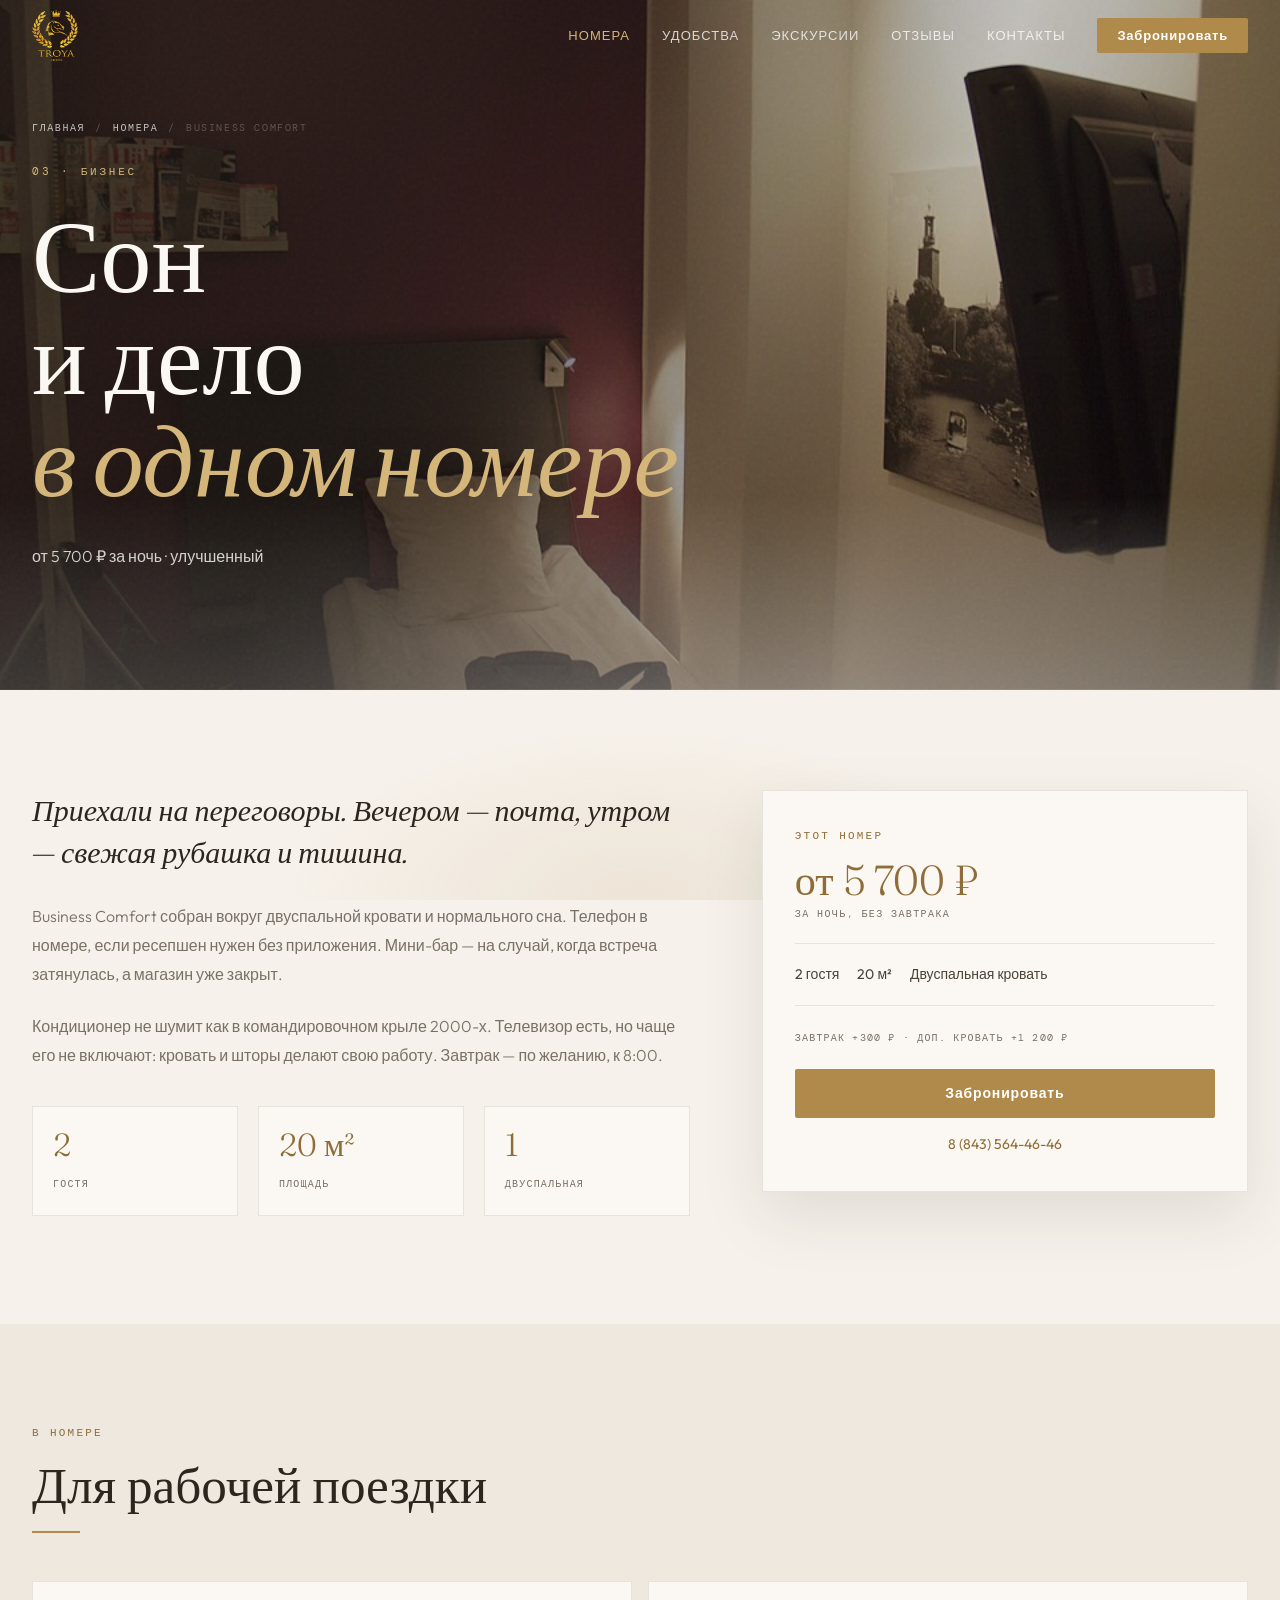
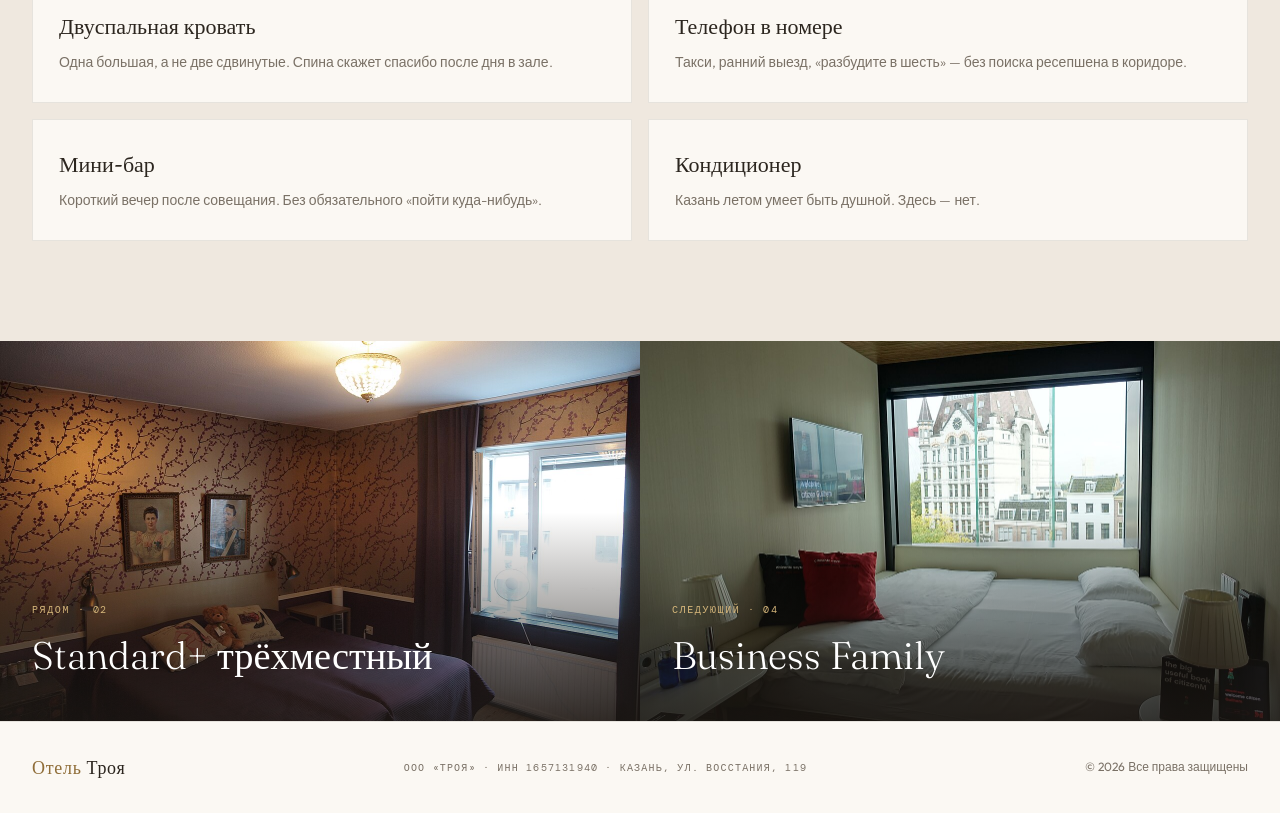
==== room-business.html @ a3684b92 "добавил каталог и деталки" ====
<!DOCTYPE html>
<html lang="ru">
  <head>
    <meta charset="UTF-8" />
    <meta name="viewport" content="width=device-width, initial-scale=1.0" />
    <title>Business Comfort — Отель Троя</title>
    <link rel="preconnect" href="https://fonts.googleapis.com" />
    <link rel="preconnect" href="https://fonts.gstatic.com" crossorigin />
    <link
      href="https://fonts.googleapis.com/css2?family=Fraunces:ital,opsz,wght@0,9..144,300;0,9..144,400;0,9..144,500;0,9..144,600;1,9..144,300;1,9..144,400&family=Outfit:wght@300;400;500;600&family=DM+Mono:wght@400;500&display=swap"
      rel="stylesheet"
    />
    <link rel="stylesheet" href="css/styles.css" />
  </head>
  <body>
    <div id="root">
      <div class="page-glow" aria-hidden="true"></div>
      <header class="header" id="header">
        <div class="container header__inner">
          <a href="index.html" class="header__logo">
            <img src="assets/logo.png" alt="Troya Hotel" class="header__logo-img" />
          </a>
          <nav class="header__nav header__nav--desktop">
            <a href="rooms.html" class="nav-link is-current">Номера</a>
            <a href="index.html#amenities" class="nav-link">Удобства</a>
            <a href="index.html#excursions" class="nav-link">Экскурсии</a>
            <a href="index.html#reviews" class="nav-link">Отзывы</a>
            <a href="index.html#contact" class="nav-link">Контакты</a>
            <button type="button" class="btn btn--gold btn--sm" data-open-modal data-room="Business Comfort — Улучшенный">Забронировать</button>
          </nav>
          <button type="button" class="burger" id="burger" aria-label="Меню" aria-expanded="false">
            <span class="burger__ring"></span>
            <span class="burger__lines"><i></i><i></i><i></i></span>
            <span class="burger__label" data-open="Меню" data-close="Закрыть">Меню</span>
          </button>
        </div>
      </header>
      <div class="menu-overlay" id="menu-overlay" aria-hidden="true">
        <div class="menu-overlay__wash"></div>
        <div class="menu-overlay__photo"><img src="assets/photos/menu.jpg" alt="" /></div>
        <nav class="menu-overlay__nav" id="nav">
          <button type="button" class="menu-overlay__close" id="menu-close" aria-label="Закрыть меню"><span></span><span></span></button>
          <a href="rooms.html" class="menu-overlay__link" data-i="01"><span>Номера</span></a>
          <a href="index.html#amenities" class="menu-overlay__link" data-i="02"><span>Удобства</span></a>
          <a href="index.html#excursions" class="menu-overlay__link" data-i="03"><span>Экскурсии</span></a>
          <a href="index.html#reviews" class="menu-overlay__link" data-i="04"><span>Отзывы</span></a>
          <a href="index.html#contact" class="menu-overlay__link" data-i="05"><span>Контакты</span></a>
          <button type="button" class="btn btn--gold menu-overlay__cta" data-open-modal data-room="Business Comfort — Улучшенный">Забронировать</button>
        </nav>
        <p class="menu-overlay__meta">Казань · ул. Восстания, 119</p>
      </div>

      <section class="hero hero--page">
        <div class="hero__bg">
          <img class="hero__img" src="assets/photos/room-3.jpg" alt="Business Comfort" />
          <div class="hero__overlay"></div>
          <div class="hero__grain"></div>
        </div>
        <div class="container hero__content">
          <p class="crumbs anim-up" style="--d: 0.2s">
            <a href="index.html">Главная</a><span>/</span><a href="rooms.html">Номера</a><span>/</span><span>Business Comfort</span>
          </p>
          <p class="hero__eyebrow anim-up" style="--d: 0.35s">03 · Бизнес</p>
          <h1 class="hero__title anim-up" style="--d: 0.5s">
            Сон<br />и дело<br /><em>в одном номере</em>
          </h1>
          <p class="hero__text anim-up" style="--d: 0.7s">от 5 700 ₽ за ночь · улучшенный</p>
        </div>
      </section>

      <section class="section">
        <div class="container room-detail">
          <div class="reveal-left">
            <p class="room-detail__lead">
              Приехали на переговоры. Вечером — почта, утром — свежая рубашка и тишина.
            </p>
            <p class="text">
              Business Comfort собран вокруг двуспальной кровати и нормального сна. Телефон в номере,
              если ресепшен нужен без приложения. Мини-бар — на случай, когда встреча затянулась,
              а магазин уже закрыт.
            </p>
            <p class="text">
              Кондиционер не шумит как в командировочном крыле 2000-х. Телевизор есть, но чаще его
              не включают: кровать и шторы делают свою работу. Завтрак — по желанию, к 8:00.
            </p>
            <div class="room-facts">
              <div class="room-facts__item"><b>2</b><span>Гостя</span></div>
              <div class="room-facts__item"><b>20 м²</b><span>Площадь</span></div>
              <div class="room-facts__item"><b>1</b><span>Двуспальная</span></div>
            </div>
          </div>
          <aside class="room-bookcard reveal-right">
            <p class="eyebrow">Этот номер</p>
            <p class="room-bookcard__price">от 5 700 ₽<small>за ночь, без завтрака</small></p>
            <div class="room-bookcard__meta">
              <span>2 гостя</span>
              <span>20 м²</span>
              <span>Двуспальная кровать</span>
            </div>
            <p class="room-bookcard__note">Завтрак +300 ₽ · Доп. кровать +1 200 ₽</p>
            <button type="button" class="btn btn--gold" data-open-modal data-room="Business Comfort — Улучшенный">Забронировать</button>
            <a class="room-bookcard__phone" href="tel:88435644646">8 (843) 564-46-46</a>
          </aside>
        </div>
      </section>

      <section class="section section--mist">
        <div class="container">
          <p class="eyebrow reveal">В номере</p>
          <h2 class="heading gold-line reveal">Для рабочей поездки</h2>
          <div class="room-perks">
            <article class="room-perk reveal"><h3>Двуспальная кровать</h3><p>Одна большая, а не две сдвинутые. Спина скажет спасибо после дня в зале.</p></article>
            <article class="room-perk reveal delay-100"><h3>Телефон в номере</h3><p>Такси, ранний выезд, «разбудите в шесть» — без поиска ресепшена в коридоре.</p></article>
            <article class="room-perk reveal delay-200"><h3>Мини-бар</h3><p>Короткий вечер после совещания. Без обязательного «пойти куда-нибудь».</p></article>
            <article class="room-perk reveal delay-300"><h3>Кондиционер</h3><p>Казань летом умеет быть душной. Здесь — нет.</p></article>
          </div>
        </div>
      </section>

      <div class="room-next">
        <a class="room-next__card" href="room-family.html">
          <img src="assets/photos/room-2.jpg" alt="" />
          <div><p>Рядом · 02</p><h3>Standard+ трёхместный</h3></div>
        </a>
        <a class="room-next__card" href="room-luxe.html">
          <img src="assets/photos/room-4.jpg" alt="" />
          <div><p>Следующий · 04</p><h3>Business Family</h3></div>
        </a>
      </div>

      <footer class="footer">
        <div class="container footer__inner">
          <a href="index.html" class="footer__brand">Отель <span>Троя</span></a>
          <p class="footer__meta">ООО «ТРОЯ» · ИНН 1657131940 · Казань, ул. Восстания, 119</p>
          <p class="footer__copy">© 2026 Все права защищены</p>
        </div>
      </footer>

      <div class="modal" id="booking-modal" aria-hidden="true" role="dialog" aria-modal="true" aria-labelledby="modal-title">
        <div class="modal__backdrop" data-close-modal></div>
        <div class="modal__dialog">
          <div class="modal__header">
            <div class="modal__brand">
              <img src="assets/logo.png" alt="Troya Hotel" />
              <div>
                <p class="modal__eyebrow" id="modal-title">Онлайн-бронирование</p>
                <p class="modal__room" id="modal-room" hidden></p>
              </div>
            </div>
            <button type="button" class="modal__close" data-close-modal aria-label="Закрыть">✕</button>
          </div>
          <div class="modal__success" id="modal-success" hidden>
            <div class="modal__success-icon">✓</div>
            <h3>Заявка отправлена</h3>
            <p>Мы свяжемся с вами в ближайшее время для подтверждения бронирования.<br /><strong>8 (843) 564-46-46</strong></p>
            <button type="button" class="btn btn--gold" data-close-modal>Закрыть</button>
          </div>
          <form class="modal__form" id="booking-form">
            <div class="form-row form-row--2">
              <div class="field"><label for="name">Ваше имя *</label><input id="name" name="name" required placeholder="Иван Иванов" /></div>
              <div class="field"><label for="phone">Телефон *</label><input id="phone" name="phone" type="tel" required placeholder="+7 (___) ___-__-__" /></div>
            </div>
            <div class="field"><label for="email">Email</label><input id="email" name="email" type="email" placeholder="your@email.com" /></div>
            <div class="form-row form-row--3">
              <div class="field"><label for="checkin">Заезд *</label><input id="checkin" name="checkin" type="date" required /></div>
              <div class="field"><label for="checkout">Выезд *</label><input id="checkout" name="checkout" type="date" required /></div>
              <div class="field">
                <label for="guests">Гостей</label>
                <select id="guests" name="guests">
                  <option value="1">1 гость</option>
                  <option value="2" selected>2 гостя</option>
                  <option value="3">3 гостя</option>
                  <option value="4">4 гостя</option>
                </select>
              </div>
            </div>
            <div class="field" id="room-field" hidden><label for="room-type">Тип номера</label><input id="room-type" name="room" readonly /></div>
            <div class="field"><label for="comment">Комментарий</label><textarea id="comment" name="comment" rows="3" placeholder="Особые пожелания, ранний заезд..."></textarea></div>
            <p class="modal__hint">* ОБЯЗАТЕЛЬНЫЕ ПОЛЯ · ЗАВТРАК +300 ₽ · ДОП. КРОВАТЬ +1 200 ₽</p>
            <button type="submit" class="btn btn--gold btn--block">Отправить заявку</button>
          </form>
        </div>
      </div>
    </div>
    <script src="js/main.js" defer></script>
  </body>
</html>
---- css/styles.css ----
/* ─── Light warm palette ─────────────────────────── */
:root {
  --bg: #f6f1ea;
  --bg-mist: #efe8df;
  --bg-sand: #e8dfd3;
  --bg-white: #fbf8f3;
  --ink: #2c261f;
  --ink-soft: #4a4238;
  --muted: #7a7166;
  --gold: #b08a4a;
  --gold-deep: #8f6d38;
  --gold-light: #d4b57a;
  --gold-wash: rgba(176, 138, 74, 0.12);
  --line: rgba(44, 38, 31, 0.1);
  --line-gold: rgba(176, 138, 74, 0.28);
  --shadow: 0 24px 60px rgba(44, 38, 31, 0.1);
  --font-display: "Fraunces", serif;
  --font-sans: "Outfit", sans-serif;
  --font-mono: "DM Mono", monospace;
  --container: 1280px;
  --header-h: 72px;
  --ease: cubic-bezier(0.22, 1, 0.36, 1);
  --modal-duration: 0.35s;
}

*,
*::before,
*::after {
  box-sizing: border-box;
  margin: 0;
  padding: 0;
}

html {
  scroll-behavior: smooth;
  overflow-x: hidden;
  overflow-x: clip;
}

body {
  font-family: var(--font-sans);
  background: var(--bg);
  color: var(--ink);
  min-height: 100vh;
  line-height: 1.5;
  -webkit-font-smoothing: antialiased;
  overflow-x: hidden;
  overflow-x: clip;
  width: 100%;
  max-width: 100%;
}

body.modal-open,
body.menu-open {
  overflow: hidden;
}

#root {
  position: relative;
  overflow-x: hidden;
  overflow-x: clip;
  width: 100%;
  max-width: 100%;
}

.page-glow {
  pointer-events: none;
  position: fixed;
  inset: 0;
  z-index: 0;
  background:
    radial-gradient(ellipse 80% 50% at 10% -10%, rgba(212, 181, 122, 0.35), transparent 55%),
    radial-gradient(ellipse 60% 40% at 100% 20%, rgba(232, 223, 211, 0.9), transparent 50%),
    radial-gradient(ellipse 50% 35% at 50% 100%, rgba(176, 138, 74, 0.12), transparent 55%);
}

img {
  display: block;
  max-width: 100%;
}

a {
  color: inherit;
}

button,
input,
select,
textarea {
  font: inherit;
}

button {
  cursor: pointer;
}

::-webkit-scrollbar {
  width: 5px;
}
::-webkit-scrollbar-track {
  background: var(--bg-mist);
}
::-webkit-scrollbar-thumb {
  background: var(--gold);
  border-radius: 9px;
}

.container {
  width: 100%;
  max-width: var(--container);
  margin: 0 auto;
  padding: 0 32px;
  position: relative;
  z-index: 1;
}

.section {
  padding: 100px 0;
  position: relative;
  z-index: 1;
}

.section--mist {
  background: var(--bg-mist);
}

.section--sand {
  background: var(--bg-sand);
}

.eyebrow {
  font-family: var(--font-mono);
  font-size: 11px;
  letter-spacing: 0.2em;
  color: var(--gold-deep);
  text-transform: uppercase;
  margin-bottom: 16px;
}

.heading {
  font-family: var(--font-display);
  font-size: clamp(32px, 4vw, 52px);
  font-weight: 300;
  line-height: 1.15;
  color: var(--ink);
}

.heading em {
  color: var(--gold-deep);
  font-style: italic;
}

.text {
  font-size: 16px;
  font-weight: 300;
  color: var(--muted);
  line-height: 1.8;
  margin-bottom: 24px;
}

.gold-line::after,
.gold-line-center::after {
  content: "";
  display: block;
  width: 48px;
  height: 1.5px;
  background: var(--gold);
  margin-top: 16px;
}

.gold-line-center::after {
  margin-left: auto;
  margin-right: auto;
}

/* Buttons */
.btn {
  display: inline-flex;
  align-items: center;
  justify-content: center;
  font-size: 14px;
  font-weight: 600;
  letter-spacing: 0.06em;
  border-radius: 2px;
  border: none;
  padding: 14px 36px;
  text-decoration: none;
  transition: background 0.2s ease, color 0.2s ease, border-color 0.2s ease, transform 0.2s ease;
}

.btn--gold {
  color: #fff;
  background: var(--gold);
}

.btn--gold:hover {
  background: var(--gold-deep);
  transform: translateY(-1px);
}

.btn--ghost {
  color: #fff;
  background: transparent;
  border: 1px solid rgba(255, 255, 255, 0.45);
}

.btn--ghost:hover {
  border-color: #fff;
  background: rgba(255, 255, 255, 0.08);
}

.btn--outline {
  color: var(--gold-deep);
  background: transparent;
  border: 1px solid var(--line-gold);
}

.btn--outline:hover {
  background: var(--gold-wash);
  border-color: var(--gold);
}

.btn--sm {
  padding: 8px 20px;
  font-size: 13px;
}

.btn--block {
  width: 100%;
}

.slider-nav {
  width: 48px;
  height: 48px;
  padding: 0;
  border-radius: 50%;
  border: 1px solid var(--line-gold);
  background: var(--bg-white);
  color: var(--ink);
  display: inline-flex;
  align-items: center;
  justify-content: center;
  flex-shrink: 0;
  line-height: 0;
  transition: background 0.25s ease, color 0.25s ease, transform 0.25s ease;
}

.slider-nav svg {
  width: 18px;
  height: 18px;
  display: block;
}

.slider-nav svg path {
  fill: none;
  stroke: currentColor;
  stroke-width: 1.7;
  stroke-linecap: round;
  stroke-linejoin: round;
}

.slider-nav:hover {
  background: var(--gold);
  color: #fff;
  border-color: var(--gold);
  transform: scale(1.04);
}

/* Header */
.header {
  position: fixed;
  inset: 0 0 auto;
  z-index: 100;
  height: var(--header-h);
  transition: background 0.4s ease, backdrop-filter 0.4s ease, border-color 0.4s ease;
  border-bottom: 1px solid transparent;
}

.header.is-scrolled {
  background: rgba(246, 241, 234, 0.88);
  backdrop-filter: blur(14px);
  border-bottom-color: var(--line);
}

.header__inner {
  height: 100%;
  display: flex;
  align-items: center;
  justify-content: space-between;
  gap: 16px;
}

.header__logo-img {
  height: 52px;
  width: auto;
  object-fit: contain;
  transition: height 0.3s ease, filter 0.3s ease;
  filter: brightness(0.15) sepia(0.4);
}

.header:not(.is-scrolled) .header__logo-img {
  filter: brightness(1.05);
}

.header.is-scrolled .header__logo-img {
  height: 44px;
}

.header__nav--desktop {
  display: flex;
  align-items: center;
  gap: 32px;
}

.nav-link {
  position: relative;
  font-size: 13px;
  font-weight: 500;
  color: rgba(255, 255, 255, 0.78);
  text-decoration: none;
  letter-spacing: 0.08em;
  text-transform: uppercase;
  transition: color 0.2s ease;
}

.header.is-scrolled .nav-link {
  color: var(--muted);
}

.nav-link::after {
  content: "";
  position: absolute;
  bottom: -2px;
  left: 0;
  width: 0;
  height: 1px;
  background: var(--gold);
  transition: width 0.3s ease;
}

.nav-link:hover {
  color: var(--gold-light);
}

.header.is-scrolled .nav-link:hover {
  color: var(--gold-deep);
}

.nav-link:hover::after {
  width: 100%;
}

/* Burger — ring + label */
.burger {
  display: none;
  position: relative;
  width: auto;
  height: 44px;
  padding: 0 6px 0 0;
  background: none;
  border: none;
  align-items: center;
  gap: 10px;
  z-index: 120;
}

.burger__ring {
  width: 44px;
  height: 44px;
  border-radius: 50%;
  border: 1px solid rgba(255, 255, 255, 0.35);
  position: absolute;
  left: 0;
  top: 0;
  transition: border-color 0.3s ease, transform 0.45s var(--ease), background 0.3s ease;
}

.header.is-scrolled .burger__ring,
.burger.is-open .burger__ring {
  border-color: var(--line-gold);
  background: var(--bg-white);
}

.burger.is-open .burger__ring {
  transform: rotate(90deg) scale(1.05);
  background: var(--gold);
  border-color: var(--gold);
}

.burger__lines {
  position: relative;
  width: 44px;
  height: 44px;
  display: flex;
  flex-direction: column;
  align-items: center;
  justify-content: center;
  gap: 5px;
  z-index: 1;
}

.burger__lines i {
  display: block;
  width: 16px;
  height: 1.5px;
  background: #fff;
  border-radius: 2px;
  transition: transform 0.35s var(--ease), opacity 0.25s ease, width 0.35s ease, background 0.3s ease;
}

.header.is-scrolled .burger__lines i {
  background: var(--ink);
}

.burger.is-open .burger__lines i {
  background: #fff;
}

.burger.is-open .burger__lines i:nth-child(1) {
  transform: translateY(6.5px) rotate(45deg);
  width: 18px;
}

.burger.is-open .burger__lines i:nth-child(2) {
  opacity: 0;
  width: 0;
}

.burger.is-open .burger__lines i:nth-child(3) {
  transform: translateY(-6.5px) rotate(-45deg);
  width: 18px;
}

.burger__label {
  font-family: var(--font-mono);
  font-size: 10px;
  letter-spacing: 0.18em;
  text-transform: uppercase;
  color: #fff;
  transition: color 0.3s ease;
}

.header.is-scrolled .burger__label {
  color: var(--ink);
}

.burger.is-open .burger__label {
  color: var(--gold-deep);
}

/* Fullscreen menu */
.menu-overlay {
  position: fixed;
  inset: 0;
  z-index: 110;
  display: grid;
  grid-template-columns: 0.9fr 1.1fr;
  visibility: hidden;
  pointer-events: none;
}

.menu-overlay.is-open {
  visibility: visible;
  pointer-events: auto;
}

.menu-overlay__wash {
  position: absolute;
  inset: 0;
  background: rgba(44, 38, 31, 0.35);
  opacity: 0;
  transition: opacity 0.45s ease;
}

.menu-overlay.is-open .menu-overlay__wash {
  opacity: 1;
}

.menu-overlay__photo {
  position: relative;
  overflow: hidden;
  clip-path: inset(0 100% 0 0);
  transition: clip-path 0.7s var(--ease);
}

.menu-overlay.is-open .menu-overlay__photo {
  clip-path: inset(0 0 0 0);
}

.menu-overlay__photo img {
  width: 100%;
  height: 100%;
  object-fit: cover;
  transform: scale(1.08);
  transition: transform 1.2s var(--ease);
}

.menu-overlay.is-open .menu-overlay__photo img {
  transform: scale(1);
}

.menu-overlay__nav {
  position: relative;
  background: var(--bg-white);
  display: flex;
  flex-direction: column;
  justify-content: center;
  padding: 100px 8vw 80px;
  transform: translateX(40px);
  opacity: 0;
  transition: transform 0.55s var(--ease) 0.08s, opacity 0.45s ease 0.08s;
}

.menu-overlay.is-open .menu-overlay__nav {
  transform: none;
  opacity: 1;
}

.menu-overlay__link {
  display: flex;
  align-items: baseline;
  gap: 20px;
  text-decoration: none;
  padding: 14px 0;
  border-bottom: 1px solid var(--line);
  color: var(--ink);
  overflow: hidden;
}

.menu-overlay__link::before {
  content: attr(data-i);
  font-family: var(--font-mono);
  font-size: 11px;
  color: var(--gold);
  letter-spacing: 0.12em;
}

.menu-overlay__link span {
  font-family: var(--font-display);
  font-size: clamp(36px, 6vw, 64px);
  font-weight: 300;
  line-height: 1.05;
  transition: transform 0.4s var(--ease), color 0.3s ease;
}

.menu-overlay__link:hover span {
  color: var(--gold-deep);
  transform: translateX(12px);
}

.menu-overlay__cta {
  margin-top: 36px;
  align-self: flex-start;
}

.menu-overlay__meta {
  position: absolute;
  left: 8vw;
  bottom: 36px;
  font-family: var(--font-mono);
  font-size: 10px;
  letter-spacing: 0.16em;
  text-transform: uppercase;
  color: var(--muted);
  opacity: 0;
  transition: opacity 0.4s ease 0.3s;
}

.menu-overlay.is-open .menu-overlay__meta {
  opacity: 1;
}

.menu-overlay__close {
  position: absolute;
  top: max(16px, env(safe-area-inset-top));
  right: 20px;
  z-index: 3;
  width: 48px;
  height: 48px;
  padding: 0;
  border-radius: 50%;
  border: 1px solid var(--line-gold);
  background: var(--bg-white);
  color: var(--ink);
  display: flex;
  align-items: center;
  justify-content: center;
  opacity: 0;
  transform: scale(0.86);
  transition: opacity 0.3s ease 0.12s, transform 0.35s var(--ease) 0.12s, background 0.25s ease, color 0.25s ease;
}

.menu-overlay.is-open .menu-overlay__close {
  opacity: 1;
  transform: scale(1);
}

.menu-overlay__close span {
  position: absolute;
  width: 16px;
  height: 1.5px;
  background: currentColor;
  border-radius: 2px;
}

.menu-overlay__close span:first-child {
  transform: rotate(45deg);
}

.menu-overlay__close span:last-child {
  transform: rotate(-45deg);
}

.menu-overlay__close:hover {
  background: var(--gold);
  color: #fff;
  border-color: var(--gold);
}

/* Hero */
.hero {
  position: relative;
  min-height: 100vh;
  min-height: 100dvh;
  display: flex;
  align-items: center;
  overflow: hidden;
  padding: calc(var(--header-h) + 40px) 0 80px;
  z-index: 1;
}

.hero__bg {
  position: absolute;
  inset: 0;
}

.hero__img {
  width: 100%;
  height: 100%;
  object-fit: cover;
  transform-origin: center;
  animation: heroScale 2s var(--ease) forwards;
}

.hero__overlay {
  position: absolute;
  inset: 0;
  background:
    linear-gradient(105deg, rgba(28, 24, 20, 0.72) 28%, rgba(28, 24, 20, 0.28) 70%, rgba(28, 24, 20, 0.45) 100%),
    linear-gradient(to top, rgba(246, 241, 234, 0.55) 0%, transparent 28%);
}

.hero__grain {
  position: absolute;
  inset: 0;
  opacity: 0.18;
  background-image: url("data:image/svg+xml,%3Csvg viewBox='0 0 200 200' xmlns='http://www.w3.org/2000/svg'%3E%3Cfilter id='n'%3E%3CfeTurbulence type='fractalNoise' baseFrequency='0.85' numOctaves='3' stitchTiles='stitch'/%3E%3C/filter%3E%3Crect width='100%25' height='100%25' filter='url(%23n)'/%3E%3C/svg%3E");
  mix-blend-mode: soft-light;
  pointer-events: none;
}

.hero__city {
  position: absolute;
  right: 48px;
  top: 50%;
  transform: translateY(-50%) rotate(90deg);
  font-family: var(--font-mono);
  font-size: 10px;
  letter-spacing: 0.2em;
  color: rgba(255, 255, 255, 0.55);
  text-transform: uppercase;
  white-space: nowrap;
  pointer-events: none;
}

.hero__content {
  position: relative;
  width: 100%;
}

.hero__eyebrow {
  font-family: var(--font-mono);
  font-size: 11px;
  letter-spacing: 0.25em;
  color: var(--gold-light);
  text-transform: uppercase;
  margin-bottom: 24px;
}

.hero__title {
  font-family: var(--font-display);
  font-size: clamp(42px, 8vw, 108px);
  font-weight: 300;
  line-height: 1;
  color: #fbf8f3;
  max-width: 700px;
  margin-bottom: 32px;
  text-shadow: 0 12px 40px rgba(0, 0, 0, 0.25);
}

.hero__title em {
  color: var(--gold-light);
  font-style: italic;
}

.hero__text {
  font-size: 16px;
  font-weight: 300;
  color: rgba(251, 248, 243, 0.82);
  max-width: 420px;
  line-height: 1.7;
  margin-bottom: 48px;
}

.hero__actions {
  display: flex;
  flex-wrap: wrap;
  gap: 16px;
  align-items: center;
}

.anim-up {
  opacity: 0;
  animation: fadeSlideUp 0.9s var(--d, 0s) var(--ease) forwards;
}

@keyframes heroScale {
  from {
    transform: scale(1.1);
  }
  to {
    transform: scale(1);
  }
}

@keyframes fadeSlideUp {
  from {
    opacity: 0;
    transform: translateY(20px);
  }
  to {
    opacity: 1;
    transform: translateY(0);
  }
}

/* Marquee */
.marquee {
  border-top: 1px solid var(--line);
  border-bottom: 1px solid var(--line);
  background: var(--bg-white);
  padding: 14px 0;
  overflow: hidden;
  position: relative;
  z-index: 1;
}

.marquee__track {
  display: flex;
  align-items: center;
  gap: 20px;
  width: max-content;
  white-space: nowrap;
  animation: marquee 24s linear infinite;
}

.marquee__track span {
  font-family: var(--font-mono);
  font-size: 11px;
  letter-spacing: 0.15em;
  color: var(--muted);
  text-transform: uppercase;
}

.marquee__track i {
  font-style: normal;
  color: var(--gold);
  font-size: 14px;
}

@keyframes marquee {
  from {
    transform: translateX(0);
  }
  to {
    transform: translateX(-50%);
  }
}

/* About */
.about.section {
  padding: 120px 0;
}

.about__grid {
  display: grid;
  grid-template-columns: 1fr 1fr;
  gap: 80px;
  align-items: center;
}

.about__stats {
  display: flex;
  flex-wrap: wrap;
  gap: 40px 48px;
  margin-top: 16px;
}

.about__stat-num {
  font-family: var(--font-display);
  font-size: 40px;
  font-weight: 300;
  color: var(--gold-deep);
  line-height: 1;
}

.about__stat-label {
  font-size: 12px;
  color: var(--muted);
  letter-spacing: 0.1em;
  text-transform: uppercase;
  margin-top: 6px;
}

.about__media {
  position: relative;
  overflow: hidden;
  padding-bottom: 24px;
}

.about__img-wrap {
  aspect-ratio: 3 / 4;
  border-radius: 4px;
  overflow: hidden;
  background: var(--bg-sand);
  position: relative;
}

.about__img-wrap img {
  width: 100%;
  height: 100%;
  object-fit: cover;
}

.about__card {
  position: absolute;
  bottom: 0;
  left: 16px;
  right: auto;
  max-width: calc(100% - 32px);
  background: var(--bg-white);
  border: 1px solid var(--line-gold);
  padding: 20px 28px;
  border-radius: 4px;
  box-shadow: var(--shadow);
}

.about__card-label {
  font-family: var(--font-mono);
  font-size: 10px;
  color: var(--gold-deep);
  letter-spacing: 0.15em;
  text-transform: uppercase;
  margin-bottom: 6px;
}

.about__card-title {
  font-size: 14px;
  color: var(--ink);
}

.about__card-sub {
  font-size: 13px;
  color: var(--muted);
}

/* Rooms slider — stacked peeks */
.rooms__top {
  display: flex;
  justify-content: space-between;
  align-items: flex-end;
  gap: 24px;
  flex-wrap: wrap;
  margin-bottom: 48px;
}

.rooms__all {
  margin-top: 16px;
}

.rooms__all a {
  font-family: var(--font-mono);
  font-size: 11px;
  letter-spacing: 0.14em;
  text-transform: uppercase;
  color: var(--gold-deep);
  text-decoration: none;
}

.rooms__all a:hover {
  color: var(--gold);
}

.rooms__controls {
  display: flex;
  align-items: center;
  gap: 16px;
}

.rooms__counter {
  font-family: var(--font-mono);
  font-size: 13px;
  letter-spacing: 0.08em;
  color: var(--muted);
  min-width: 72px;
  text-align: center;
}

.rooms__counter b {
  color: var(--ink);
  font-weight: 500;
}

.rooms__counter i {
  font-style: normal;
  margin: 0 4px;
  color: var(--gold);
}

.rooms-slider {
  display: grid;
  grid-template-columns: 1.35fr 0.9fr;
  gap: 0;
  min-height: 520px;
  width: 100%;
  max-width: var(--container);
  margin: 0 auto;
  padding: 0 32px;
  box-sizing: border-box;
  overflow: hidden;
}

.rooms-slider__stage {
  position: relative;
  height: 560px;
  perspective: 1200px;
  cursor: grab;
  user-select: none;
  touch-action: pan-y;
  overflow: hidden;
}

.rooms-slider__stage:active {
  cursor: grabbing;
}

.room-slide {
  position: absolute;
  inset: 40px 12% 40px 0;
  border-radius: 6px;
  overflow: hidden;
  background: #1c1814;
  box-shadow: var(--shadow);
  transition:
    transform 0.65s var(--ease),
    opacity 0.5s ease,
    filter 0.5s ease;
  will-change: transform, opacity;
}

.room-slide img {
  width: 100%;
  height: 100%;
  object-fit: cover;
}

.room-slide::after {
  content: "";
  position: absolute;
  inset: 0;
  background: linear-gradient(to top, rgba(28, 24, 20, 0.45), transparent 45%);
}

.room-slide.is-active {
  z-index: 3;
  transform: translateX(0) scale(1) rotate(0deg);
  opacity: 1;
  filter: none;
}

.room-slide.is-next {
  z-index: 2;
  transform: translateX(8%) scale(0.92) rotate(1.5deg);
  opacity: 0.85;
  filter: saturate(0.85);
}

.room-slide.is-prev {
  z-index: 1;
  transform: translateX(-8%) scale(0.88) rotate(-2deg);
  opacity: 0.35;
  filter: grayscale(0.3);
}

.room-slide.is-far {
  z-index: 0;
  transform: translateX(12%) scale(0.82);
  opacity: 0;
  pointer-events: none;
}

.rooms-slider__panel {
  background: var(--bg-white);
  border: 1px solid var(--line);
  border-left: none;
  padding: 48px 40px;
  display: flex;
  flex-direction: column;
  justify-content: center;
  position: relative;
  z-index: 4;
}

.rooms__tag {
  display: inline-block;
  align-self: flex-start;
  font-family: var(--font-mono);
  font-size: 10px;
  letter-spacing: 0.18em;
  color: var(--gold-deep);
  text-transform: uppercase;
  background: var(--gold-wash);
  border: 1px solid var(--line-gold);
  padding: 4px 12px;
  border-radius: 2px;
}

.rooms__name {
  font-family: var(--font-display);
  font-size: clamp(32px, 4vw, 44px);
  font-weight: 300;
  color: var(--ink);
  margin-top: 20px;
  margin-bottom: 4px;
  line-height: 1.1;
}

.rooms__subtitle {
  font-size: 14px;
  color: var(--muted);
  margin-bottom: 20px;
  letter-spacing: 0.04em;
}

.rooms__price {
  font-size: clamp(28px, 4vw, 36px);
  font-weight: 300;
  color: var(--gold-deep);
  margin-bottom: 20px;
}

.rooms__features {
  display: flex;
  flex-wrap: wrap;
  gap: 10px;
  margin-bottom: 32px;
}

.rooms__features span {
  font-size: 13px;
  color: var(--ink-soft);
  border: 1px solid var(--line);
  padding: 6px 14px;
  border-radius: 2px;
  background: var(--bg);
}

.rooms__footer {
  border-top: 1px solid var(--line);
  padding-top: 24px;
}

.rooms__footer-actions {
  display: flex;
  flex-wrap: wrap;
  gap: 12px;
  align-items: center;
}

.rooms__note {
  font-family: var(--font-mono);
  font-size: 10px;
  color: var(--muted);
  letter-spacing: 0.12em;
  text-transform: uppercase;
  margin-bottom: 16px;
}

/* Amenities mosaic */
.amenities {
  overflow: hidden;
}

.amenities__intro {
  display: flex;
  justify-content: space-between;
  align-items: flex-end;
  gap: 40px;
  margin-bottom: 56px;
  flex-wrap: wrap;
}

.amenities__aside {
  max-width: 320px;
  margin-bottom: 0;
}

.amenities__mosaic {
  display: grid;
  grid-template-columns: repeat(12, 1fr);
  grid-auto-rows: minmax(140px, auto);
  gap: 16px;
}

.amenity {
  position: relative;
  grid-column: span 4;
  padding: 28px 28px 32px;
  background: var(--bg-white);
  border: 1px solid var(--line);
  overflow: hidden;
  transition: transform 0.4s var(--ease), border-color 0.3s ease, box-shadow 0.4s ease;
}

.amenity:nth-child(1) {
  grid-column: span 5;
  grid-row: span 2;
  padding: 40px;
  background:
    linear-gradient(160deg, rgba(176, 138, 74, 0.1), transparent 50%),
    var(--bg-white);
}

.amenity:nth-child(2) {
  grid-column: span 3;
}

.amenity:nth-child(3) {
  grid-column: span 4;
}

.amenity:nth-child(4) {
  grid-column: span 3;
}

.amenity:nth-child(5) {
  grid-column: span 4;
}

.amenity:nth-child(6) {
  grid-column: span 5;
}

.amenity:nth-child(7) {
  grid-column: span 7;
  background:
    linear-gradient(120deg, transparent 40%, rgba(176, 138, 74, 0.08)),
    var(--bg-white);
}

.amenity::before {
  content: attr(data-index);
  position: absolute;
  right: 18px;
  top: 12px;
  font-family: var(--font-display);
  font-size: clamp(48px, 6vw, 72px);
  font-weight: 300;
  color: rgba(176, 138, 74, 0.12);
  line-height: 1;
  pointer-events: none;
}

.amenity:hover {
  transform: translateY(-4px);
  border-color: var(--line-gold);
  box-shadow: var(--shadow);
}

.amenity__icon {
  width: 64px;
  height: 64px;
  margin-bottom: 20px;
  border-radius: 50%;
  background: #1a1713;
  display: flex;
  align-items: center;
  justify-content: center;
  position: relative;
  z-index: 1;
}

.amenity__icon img {
  width: 40px;
  height: 40px;
  object-fit: contain;
}

.amenity h3 {
  font-family: var(--font-display);
  font-size: clamp(20px, 2.2vw, 26px);
  font-weight: 400;
  color: var(--ink);
  margin-bottom: 10px;
  position: relative;
  z-index: 1;
}

.amenity p {
  font-size: 14px;
  font-weight: 300;
  color: var(--muted);
  line-height: 1.7;
  max-width: 36ch;
  position: relative;
  z-index: 1;
}

.amenity:nth-child(1) h3 {
  font-size: clamp(28px, 3vw, 36px);
}

.amenity:nth-child(1) p {
  font-size: 15px;
}

/* Excursions */
.excursions__header {
  display: grid;
  grid-template-columns: 1fr 1fr;
  gap: 80px;
  margin-bottom: 64px;
  align-items: end;
}

.excursions__lead {
  margin-bottom: 0;
  padding-bottom: 8px;
}

.excursions__photo {
  position: relative;
  margin-bottom: 48px;
  border-radius: 4px;
  overflow: hidden;
  height: 320px;
  background: var(--bg-mist);
}

.excursions__photo img {
  width: 100%;
  height: 100%;
  object-fit: cover;
}

.excursions__photo-fade {
  position: absolute;
  inset: 0;
  background: linear-gradient(to right, rgba(232, 223, 211, 0.75) 0%, transparent 50%);
}

.excursions__grid {
  display: grid;
  grid-template-columns: repeat(3, 1fr);
}

.excursion-card {
  padding: 28px 32px;
  border-bottom: 1px solid var(--line);
  border-right: 1px solid var(--line);
  display: flex;
  gap: 20px;
  transition: background 0.3s ease;
}

.excursion-card:hover {
  background: rgba(255, 255, 255, 0.55);
}

.excursion-card__num {
  font-family: var(--font-mono);
  font-size: 12px;
  color: var(--gold);
  margin-top: 3px;
  flex-shrink: 0;
}

.excursion-card h4 {
  font-size: 15px;
  font-weight: 600;
  color: var(--ink);
  margin-bottom: 8px;
}

.excursion-card p {
  font-size: 13px;
  font-weight: 300;
  color: var(--muted);
  line-height: 1.6;
}

.excursions__cta {
  margin-top: 48px;
  text-align: center;
}

/* Reviews deck */
.reviews__layout {
  display: grid;
  grid-template-columns: 0.85fr 1.15fr;
  gap: 64px;
  align-items: center;
}

.reviews__controls {
  display: flex;
  align-items: center;
  gap: 12px;
  margin-top: 36px;
}

.reviews {
  overflow: hidden;
}

.reviews-deck {
  position: relative;
  min-height: 450px;
  perspective: 1400px;
  cursor: grab;
  user-select: none;
  -webkit-user-select: none;
  touch-action: pan-y;
}

.reviews-deck:active {
  cursor: grabbing;
}

.review-card {
  position: absolute;
  inset: 0;
  background: var(--bg-white);
  border: 1px solid var(--line);
  border-radius: 4px;
  padding: 48px 44px 40px;
  box-shadow: var(--shadow);
  transition:
    transform 0.6s var(--ease),
    opacity 0.45s ease,
    filter 0.45s ease;
  display: flex;
  flex-direction: column;
  touch-action: pan-y;
}

.review-card.is-active {
  z-index: 3;
  transform: translateX(0) rotate(0deg);
  opacity: 1;
}

.review-card.is-next {
  z-index: 2;
  transform: translateX(12px) translateY(14px) rotate(1.5deg) scale(0.97);
  opacity: 0.7;
  filter: saturate(0.9);
}

.review-card.is-prev {
  z-index: 1;
  transform: translateX(-12px) rotate(-1.5deg) scale(0.94);
  opacity: 0;
  pointer-events: none;
}

.review-card.is-far {
  opacity: 0;
  pointer-events: none;
  transform: translateX(16px) scale(0.9);
}

.review-card__mark {
  font-family: var(--font-display);
  font-size: 80px;
  color: var(--gold-wash);
  color: rgba(176, 138, 74, 0.28);
  line-height: 0.6;
  margin-bottom: 24px;
}

.review-card__stars {
  color: var(--gold);
  font-size: 14px;
  letter-spacing: 4px;
  margin-bottom: 20px;
}

.review-card__text {
  font-family: var(--font-display);
  font-size: clamp(20px, 2.4vw, 26px);
  font-weight: 300;
  color: var(--ink);
  line-height: 1.45;
  margin-bottom: auto;
  font-style: italic;
}

.review-card__author {
  margin-top: 36px;
  padding-top: 20px;
  border-top: 1px solid var(--line);
  display: flex;
  align-items: center;
  gap: 14px;
}

.review-card__avatar {
  width: 44px;
  height: 44px;
  border-radius: 50%;
  background: var(--gold-wash);
  border: 1px solid var(--line-gold);
  display: flex;
  align-items: center;
  justify-content: center;
  font-family: var(--font-display);
  font-size: 18px;
  color: var(--gold-deep);
}

.review-card__name {
  font-size: 15px;
  font-weight: 500;
  color: var(--ink);
}

.review-card__role {
  font-family: var(--font-mono);
  font-size: 10px;
  color: var(--muted);
  letter-spacing: 0.1em;
}

/* Contact */
.contact__grid {
  display: grid;
  grid-template-columns: 1fr 1fr;
  gap: 80px;
  align-items: start;
}

.contact__list {
  display: flex;
  flex-direction: column;
  gap: 32px;
  margin-top: 48px;
}

.contact__item {
  border-bottom: 1px solid var(--line);
  padding-bottom: 28px;
}

.contact__item .text {
  margin-bottom: 0;
}

.contact__label {
  font-family: var(--font-mono);
  font-size: 10px;
  color: var(--muted);
  letter-spacing: 0.15em;
  text-transform: uppercase;
  margin-bottom: 10px;
}

.contact__phone {
  display: block;
  font-family: var(--font-display);
  font-size: clamp(20px, 3vw, 24px);
  font-weight: 300;
  color: var(--ink);
  text-decoration: none;
  margin-bottom: 4px;
  transition: color 0.2s ease;
}

.contact__phone:hover,
.contact__email:hover {
  color: var(--gold-deep);
}

.contact__email {
  display: block;
  font-size: 18px;
  color: var(--ink);
  text-decoration: none;
  transition: color 0.2s ease;
}

.contact__aside {
  display: flex;
  flex-direction: column;
  gap: 24px;
}

.contact__map {
  border-radius: 4px;
  overflow: hidden;
  background: var(--bg-sand);
  border: 1px solid var(--line);
  height: 340px;
  position: relative;
}

.contact__map img {
  width: 100%;
  height: 100%;
  object-fit: cover;
  opacity: 0.85;
}

.contact__map-pin {
  position: absolute;
  inset: 0;
  display: flex;
  align-items: center;
  justify-content: center;
  flex-direction: column;
  gap: 12px;
}

.contact__dot {
  width: 16px;
  height: 16px;
  border-radius: 50%;
  background: var(--gold);
  box-shadow: 0 0 0 6px rgba(176, 138, 74, 0.28);
}

.contact__pin-label {
  font-size: 14px;
  font-weight: 500;
  color: var(--ink);
  background: rgba(251, 248, 243, 0.92);
  padding: 8px 16px;
  border-radius: 2px;
  border: 1px solid var(--line);
}

.contact__hours {
  background: var(--bg-white);
  border: 1px solid var(--line);
  border-radius: 4px;
  padding: 20px 24px;
}

.contact__hours-text {
  font-size: 15px;
  color: var(--ink);
}

/* Footer */
.footer {
  border-top: 1px solid var(--line);
  padding: 32px 0;
  background: var(--bg-white);
  position: relative;
  z-index: 1;
}

.footer__inner {
  display: flex;
  justify-content: space-between;
  align-items: center;
  flex-wrap: wrap;
  gap: 16px;
}

.footer__brand {
  font-family: var(--font-display);
  font-size: 18px;
  font-weight: 400;
  color: var(--gold-deep);
  text-decoration: none;
  letter-spacing: 0.04em;
}

.footer__brand span {
  color: var(--ink);
}

.footer__meta {
  font-family: var(--font-mono);
  font-size: 10px;
  color: var(--muted);
  letter-spacing: 0.12em;
  text-transform: uppercase;
}

.footer__copy {
  font-size: 12px;
  color: var(--muted);
}

/* Modal */
.modal {
  position: fixed;
  inset: 0;
  z-index: 200;
  display: flex;
  align-items: center;
  justify-content: center;
  padding: 20px;
  visibility: hidden;
  pointer-events: none;
}

.modal.is-open {
  visibility: visible;
  pointer-events: auto;
}

.modal__backdrop {
  position: absolute;
  inset: 0;
  background: rgba(44, 38, 31, 0.55);
  backdrop-filter: blur(6px);
  opacity: 0;
  transition: opacity var(--modal-duration) var(--ease);
}

.modal.is-open .modal__backdrop {
  opacity: 1;
}

.modal.is-closing .modal__backdrop {
  opacity: 0;
}

.modal__dialog {
  position: relative;
  z-index: 1;
  background: var(--bg-white);
  border: 1px solid var(--line);
  border-radius: 4px;
  width: 100%;
  max-width: 560px;
  max-height: 90vh;
  overflow-y: auto;
  opacity: 0;
  transform: translateY(24px) scale(0.97);
  transition:
    opacity var(--modal-duration) var(--ease),
    transform var(--modal-duration) var(--ease);
}

.modal.is-open .modal__dialog {
  opacity: 1;
  transform: translateY(0) scale(1);
}

.modal.is-closing .modal__dialog {
  opacity: 0;
  transform: translateY(16px) scale(0.97);
}

.modal__header {
  padding: 32px 36px 28px;
  border-bottom: 1px solid var(--line);
  display: flex;
  align-items: center;
  justify-content: space-between;
  gap: 16px;
}

.modal__brand {
  display: flex;
  align-items: center;
  gap: 16px;
  min-width: 0;
}

.modal__brand img {
  height: 48px;
  object-fit: contain;
  flex-shrink: 0;
  filter: brightness(0.15) sepia(0.35);
}

.modal__eyebrow {
  font-family: var(--font-mono);
  font-size: 10px;
  letter-spacing: 0.18em;
  color: var(--gold-deep);
  text-transform: uppercase;
}

.modal__room {
  font-size: 14px;
  color: var(--muted);
  margin-top: 4px;
}

.modal__close {
  background: none;
  border: 1px solid var(--line-gold);
  border-radius: 2px;
  color: var(--muted);
  width: 36px;
  height: 36px;
  font-size: 18px;
  display: flex;
  align-items: center;
  justify-content: center;
  transition: all 0.2s ease;
  flex-shrink: 0;
}

.modal__close:hover {
  border-color: var(--gold);
  color: var(--gold-deep);
}

.modal__form {
  padding: 32px 36px;
}

.modal__success {
  padding: 56px 36px;
  text-align: center;
}

.modal__success-icon {
  font-size: 40px;
  margin-bottom: 20px;
  color: var(--gold);
}

.modal__success h3 {
  font-family: var(--font-display);
  font-size: 28px;
  font-weight: 300;
  color: var(--ink);
  margin-bottom: 12px;
}

.modal__success p {
  font-size: 15px;
  color: var(--muted);
  line-height: 1.7;
  margin-bottom: 32px;
}

.modal__success strong {
  color: var(--ink);
}

.modal__hint {
  font-family: var(--font-mono);
  font-size: 10px;
  color: var(--muted);
  letter-spacing: 0.1em;
  margin-bottom: 20px;
  line-height: 1.6;
}

.form-row {
  display: grid;
  gap: 16px;
  margin-bottom: 20px;
}

.form-row--2 {
  grid-template-columns: 1fr 1fr;
  gap: 20px;
}

.form-row--3 {
  grid-template-columns: 1fr 1fr 1fr;
}

.field {
  margin-bottom: 20px;
}

.form-row .field {
  margin-bottom: 0;
}

.field label {
  font-family: var(--font-mono);
  font-size: 10px;
  letter-spacing: 0.14em;
  text-transform: uppercase;
  color: var(--muted);
  display: block;
  margin-bottom: 8px;
}

.field input,
.field select,
.field textarea {
  width: 100%;
  background: var(--bg);
  border: 1px solid var(--line);
  border-radius: 2px;
  padding: 12px 16px;
  font-size: 15px;
  color: var(--ink);
  outline: none;
  transition: border-color 0.2s ease;
}

.field textarea {
  resize: none;
}

.field input:focus,
.field select:focus,
.field textarea:focus {
  border-color: var(--gold);
}

.field input[readonly] {
  color: var(--gold-deep);
  cursor: default;
}

.field select {
  cursor: pointer;
}

/* Reveal */
.reveal,
.reveal-left,
.reveal-right {
  opacity: 0;
  transition: opacity 0.8s var(--ease), transform 0.8s var(--ease);
}

.reveal {
  transform: translateY(32px);
}

.reveal-left {
  transform: translateY(28px);
}

.reveal-right {
  transform: translateY(28px);
}

.reveal.visible,
.reveal-left.visible,
.reveal-right.visible {
  opacity: 1;
  transform: none;
}

.delay-100 {
  transition-delay: 0.1s;
}
.delay-200 {
  transition-delay: 0.2s;
}
.delay-300 {
  transition-delay: 0.3s;
}
.delay-400 {
  transition-delay: 0.4s;
}

/* Inner pages */
.hero--page {
  min-height: 72vh;
  min-height: 72dvh;
  padding: calc(var(--header-h) + 48px) 0 72px;
}

.hero--page .hero__title {
  max-width: 780px;
}

.crumbs {
  display: flex;
  flex-wrap: wrap;
  align-items: center;
  gap: 10px;
  font-family: var(--font-mono);
  font-size: 10px;
  letter-spacing: 0.16em;
  text-transform: uppercase;
  color: rgba(255, 255, 255, 0.55);
  margin-bottom: 28px;
}

.crumbs a {
  color: rgba(255, 255, 255, 0.72);
  text-decoration: none;
}

.crumbs a:hover {
  color: var(--gold-light);
}

.crumbs span {
  opacity: 0.45;
}

.room-catalog {
  padding: 0;
}

.room-band {
  display: grid;
  grid-template-columns: 1.15fr 0.85fr;
  min-height: 640px;
  background: var(--bg);
}

.room-band--mist {
  background: var(--bg-mist);
}

.room-band--sand {
  background: var(--bg-sand);
}

.room-band--flip .room-band__media {
  order: 2;
}

.room-band__media {
  position: relative;
  min-height: 640px;
  overflow: hidden;
  background: #1c1814;
}

.room-band__media img {
  width: 100%;
  height: 100%;
  object-fit: cover;
  position: absolute;
  inset: 0;
  transition: transform 1.2s var(--ease);
}

.room-band:hover .room-band__media img {
  transform: scale(1.04);
}

.room-band__media::after {
  content: "";
  position: absolute;
  inset: 0;
  background: linear-gradient(to top, rgba(28, 24, 20, 0.35), transparent 42%);
  pointer-events: none;
}

.room-band__index {
  position: absolute;
  left: 28px;
  bottom: 20px;
  z-index: 2;
  font-family: var(--font-display);
  font-size: clamp(72px, 10vw, 140px);
  font-weight: 300;
  line-height: 0.8;
  color: rgba(251, 248, 243, 0.18);
  pointer-events: none;
}

.room-band__body {
  padding: 72px 56px;
  display: flex;
  flex-direction: column;
  justify-content: center;
}

.room-band__sub {
  font-size: 15px;
  color: var(--muted);
  letter-spacing: 0.04em;
  margin: 8px 0 20px;
}

.room-band__price {
  font-family: var(--font-display);
  font-size: clamp(32px, 3.4vw, 44px);
  font-weight: 300;
  color: var(--gold-deep);
  margin-bottom: 20px;
}

.room-band__price small {
  font-family: var(--font-mono);
  font-size: 11px;
  letter-spacing: 0.12em;
  text-transform: uppercase;
  color: var(--muted);
  margin-left: 10px;
}

.room-band__facts {
  display: grid;
  grid-template-columns: repeat(3, 1fr);
  gap: 16px;
  margin: 8px 0 36px;
  padding: 20px 0;
  border-top: 1px solid var(--line);
  border-bottom: 1px solid var(--line);
  list-style: none;
}

.room-band__facts li {
  display: flex;
  flex-direction: column;
  gap: 4px;
}

.room-band__facts b {
  font-family: var(--font-display);
  font-size: 28px;
  font-weight: 300;
  color: var(--ink);
  line-height: 1;
}

.room-band__facts span {
  font-family: var(--font-mono);
  font-size: 10px;
  letter-spacing: 0.12em;
  text-transform: uppercase;
  color: var(--muted);
}

.room-band__actions {
  display: flex;
  flex-wrap: wrap;
  gap: 12px;
}

.room-detail {
  display: grid;
  grid-template-columns: 1.15fr 0.85fr;
  gap: 72px;
  align-items: start;
}

.room-detail__lead {
  font-family: var(--font-display);
  font-size: clamp(22px, 2.6vw, 30px);
  font-weight: 300;
  font-style: italic;
  line-height: 1.4;
  color: var(--ink);
  margin-bottom: 28px;
}

.room-facts {
  display: grid;
  grid-template-columns: repeat(3, 1fr);
  gap: 20px;
  margin: 36px 0 8px;
}

.room-facts__item {
  padding: 22px 20px;
  background: var(--bg-white);
  border: 1px solid var(--line);
}

.room-facts__item b {
  display: block;
  font-family: var(--font-display);
  font-size: 32px;
  font-weight: 300;
  color: var(--gold-deep);
  line-height: 1;
  margin-bottom: 8px;
}

.room-facts__item span {
  font-family: var(--font-mono);
  font-size: 10px;
  letter-spacing: 0.12em;
  text-transform: uppercase;
  color: var(--muted);
}

.room-bookcard {
  background: var(--bg-white);
  border: 1px solid var(--line);
  padding: 36px 32px;
  position: sticky;
  top: calc(var(--header-h) + 24px);
  box-shadow: var(--shadow);
}

.room-bookcard__price {
  font-family: var(--font-display);
  font-size: 42px;
  font-weight: 300;
  color: var(--gold-deep);
  line-height: 1;
  margin: 8px 0 6px;
}

.room-bookcard__price small {
  display: block;
  margin-top: 8px;
  font-family: var(--font-mono);
  font-size: 10px;
  letter-spacing: 0.14em;
  text-transform: uppercase;
  color: var(--muted);
}

.room-bookcard__meta {
  display: flex;
  flex-wrap: wrap;
  gap: 8px 18px;
  margin: 24px 0;
  padding: 20px 0;
  border-top: 1px solid var(--line);
  border-bottom: 1px solid var(--line);
  font-size: 14px;
  color: var(--ink-soft);
}

.room-bookcard__note {
  font-family: var(--font-mono);
  font-size: 10px;
  letter-spacing: 0.12em;
  text-transform: uppercase;
  color: var(--muted);
  margin: 20px 0 24px;
}

.room-bookcard .btn {
  width: 100%;
}

.room-bookcard__phone {
  display: block;
  text-align: center;
  margin-top: 16px;
  font-size: 14px;
  color: var(--gold-deep);
  text-decoration: none;
}

.room-bookcard__phone:hover {
  color: var(--gold);
}

.room-perks {
  display: grid;
  grid-template-columns: repeat(2, 1fr);
  gap: 16px;
  margin-top: 48px;
}

.room-catalog-cta {
  text-align: center;
  max-width: 640px;
  margin: 0 auto;
}

.room-catalog-cta .text {
  margin-top: 28px;
}

.room-perk {
  padding: 28px 26px;
  background: var(--bg-white);
  border: 1px solid var(--line);
}

.room-perk h3 {
  font-family: var(--font-display);
  font-size: 22px;
  font-weight: 400;
  margin-bottom: 8px;
}

.room-perk p {
  font-size: 14px;
  font-weight: 300;
  color: var(--muted);
  line-height: 1.65;
}

.room-next {
  display: grid;
  grid-template-columns: 1fr 1fr;
}

.room-next__card {
  position: relative;
  min-height: 380px;
  overflow: hidden;
  text-decoration: none;
  color: #fff;
  display: flex;
  align-items: flex-end;
}

.room-next__card img {
  position: absolute;
  inset: 0;
  width: 100%;
  height: 100%;
  object-fit: cover;
  transition: transform 1s var(--ease);
}

.room-next__card:hover img {
  transform: scale(1.05);
}

.room-next__card::after {
  content: "";
  position: absolute;
  inset: 0;
  background: linear-gradient(to top, rgba(28, 24, 20, 0.78), transparent 55%);
}

.room-next__card div {
  position: relative;
  z-index: 1;
  padding: 36px 32px;
}

.room-next__card p {
  font-family: var(--font-mono);
  font-size: 10px;
  letter-spacing: 0.16em;
  text-transform: uppercase;
  color: var(--gold-light);
  margin-bottom: 10px;
}

.room-next__card h3 {
  font-family: var(--font-display);
  font-size: clamp(28px, 3vw, 40px);
  font-weight: 300;
}

.nav-link.is-current {
  color: var(--gold-light);
}

.header.is-scrolled .nav-link.is-current {
  color: var(--gold-deep);
}

/* Responsive */
@media (min-width: 1101px) {
  .about__card {
    left: -24px;
    bottom: 0;
  }

  .about__media {
    overflow: visible;
    padding-bottom: 0;
  }
}

@media (max-width: 1100px) {
  .rooms-slider {
    grid-template-columns: 1fr;
  }

  .rooms-slider__stage {
    height: 420px;
  }

  .room-slide {
    inset: 16px 6% 16px 0;
  }

  .rooms-slider__panel {
    border: 1px solid var(--line);
    border-top: none;
  }

  .reviews__layout {
    grid-template-columns: 1fr;
    gap: 40px;
  }

  .room-band,
  .room-band--flip {
    grid-template-columns: 1fr;
  }

  .room-band--flip .room-band__media {
    order: 0;
  }

  .room-band__media {
    min-height: 420px;
  }

  .room-band__body {
    padding: 48px 40px 64px;
  }

  .room-detail {
    grid-template-columns: 1fr;
    gap: 40px;
  }

  .room-bookcard {
    position: static;
  }

  .room-next {
    grid-template-columns: 1fr;
  }

  .amenities__mosaic {
    grid-template-columns: repeat(6, 1fr);
  }

  .amenity,
  .amenity:nth-child(n) {
    grid-column: span 3;
    grid-row: auto;
  }

  .amenity:nth-child(1) {
    grid-column: span 6;
  }

  .excursions__grid {
    grid-template-columns: repeat(2, 1fr);
  }
}

@media (max-width: 900px) {
  .burger {
    display: flex;
  }

  .header__nav--desktop {
    display: none;
  }

  .menu-overlay {
    grid-template-columns: 1fr;
  }

  .menu-overlay__photo {
    display: none;
  }

  .menu-overlay__meta {
    left: 24px;
    right: 24px;
  }

  .hero__city {
    display: none;
  }

  .about__grid,
  .excursions__header,
  .contact__grid {
    grid-template-columns: 1fr;
    gap: 48px;
  }

  .excursions__grid {
    grid-template-columns: 1fr;
  }

  .excursion-card {
    border-right: none;
  }

  .excursions__photo {
    height: 220px;
  }

  .contact__map {
    height: 260px;
  }
}

@media (max-width: 640px) {
  .container {
    padding: 0 20px;
  }

  .section,
  .about.section {
    padding: 72px 0;
  }

  .hero {
    min-height: 100vh;
    min-height: 100dvh;
    min-height: 100svh;
    height: 100svh;
    padding: calc(var(--header-h) + 16px) 0 32px;
  }

  .hero--page {
    height: auto;
    min-height: 70svh;
    padding: calc(var(--header-h) + 16px) 0 48px;
  }

  .hero__title {
    font-size: clamp(36px, 11vw, 52px);
    margin-bottom: 20px;
  }

  .hero__text {
    margin-bottom: 32px;
  }

  .hero__actions {
    flex-direction: column;
    align-items: stretch;
  }

  .hero__actions .btn {
    width: 100%;
  }

  .rooms-slider {
    padding: 0 20px;
  }

  .container {
    padding-left: 20px;
    padding-right: 20px;
  }

  .rooms-slider__stage {
    height: 300px;
  }

  .room-slide.is-next,
  .room-slide.is-prev,
  .room-slide.is-far {
    transform: translateX(0) scale(0.96);
  }

  .room-slide.is-next {
    opacity: 0.5;
  }

  .room-slide.is-prev,
  .room-slide.is-far {
    opacity: 0;
  }

  .rooms-slider__panel {
    padding: 28px 22px;
  }

  .amenities__mosaic {
    grid-template-columns: 1fr;
    gap: 12px;
  }

  .amenity,
  .amenity:nth-child(n) {
    grid-column: span 1;
  }

  .amenity:nth-child(1) {
    grid-column: span 1;
  }

  .review-card {
    padding: 32px 24px;
  }

  .room-band__media {
    min-height: 300px;
  }

  .room-band__body {
    padding: 36px 20px 56px;
  }

  .room-band__facts,
  .room-facts,
  .room-perks {
    grid-template-columns: 1fr;
  }

  .room-next__card {
    min-height: 280px;
  }

  .modal {
    padding: 12px;
    align-items: flex-end;
  }

  .modal__dialog {
    max-height: 92vh;
    border-radius: 8px 8px 0 0;
  }

  .modal.is-open .modal__dialog {
    transform: translateY(0);
  }

  .modal:not(.is-open) .modal__dialog,
  .modal.is-closing .modal__dialog {
    transform: translateY(100%);
  }

  .modal__header,
  .modal__form {
    padding: 24px 20px;
  }

  .form-row--2,
  .form-row--3 {
    grid-template-columns: 1fr;
  }

  .footer__inner {
    flex-direction: column;
    text-align: center;
  }

  .menu-overlay__nav {
    padding: 100px 24px 100px;
  }

  .menu-overlay__link span {
    font-size: 40px;
  }
}

@media (prefers-reduced-motion: reduce) {
  *,
  *::before,
  *::after {
    animation-duration: 0.01ms !important;
    animation-iteration-count: 1 !important;
    transition-duration: 0.01ms !important;
  }

  .marquee__track {
    animation: none;
  }

  .reveal,
  .reveal-left,
  .reveal-right {
    opacity: 1;
    transform: none;
  }
}
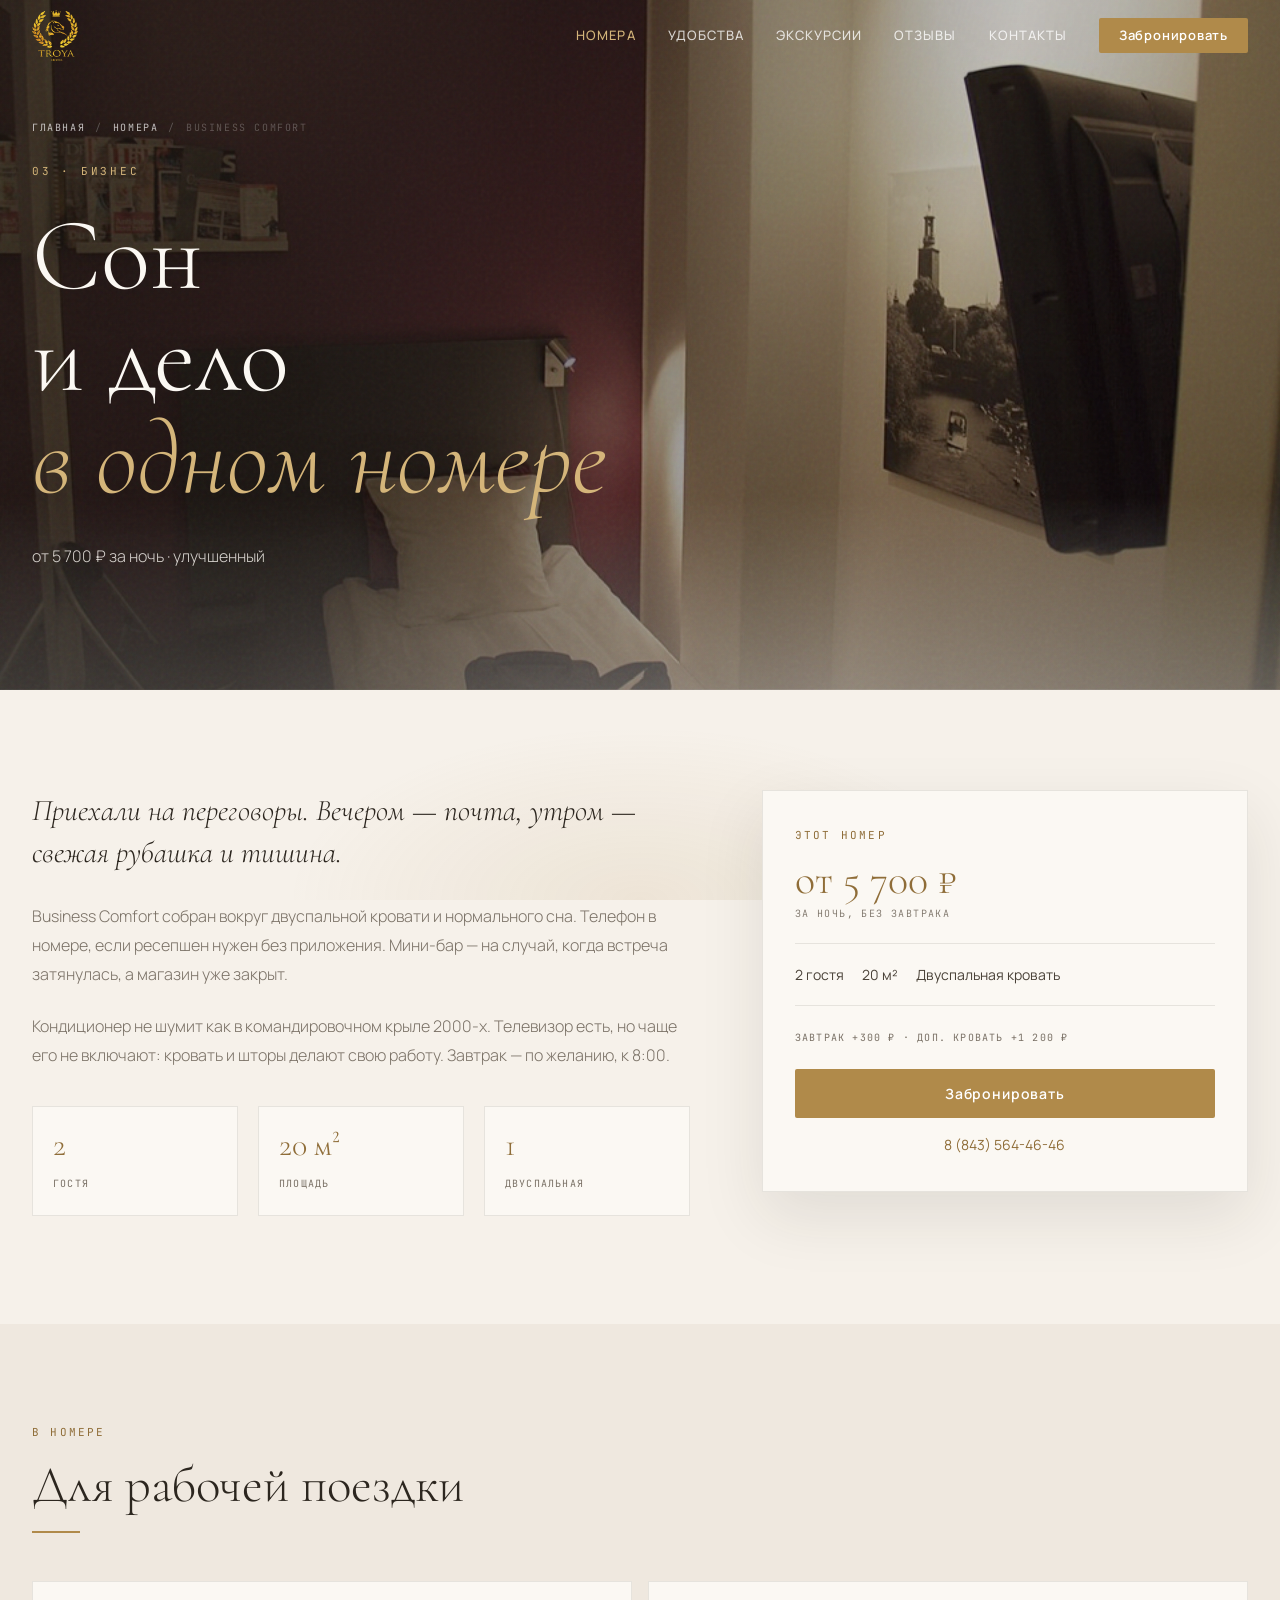
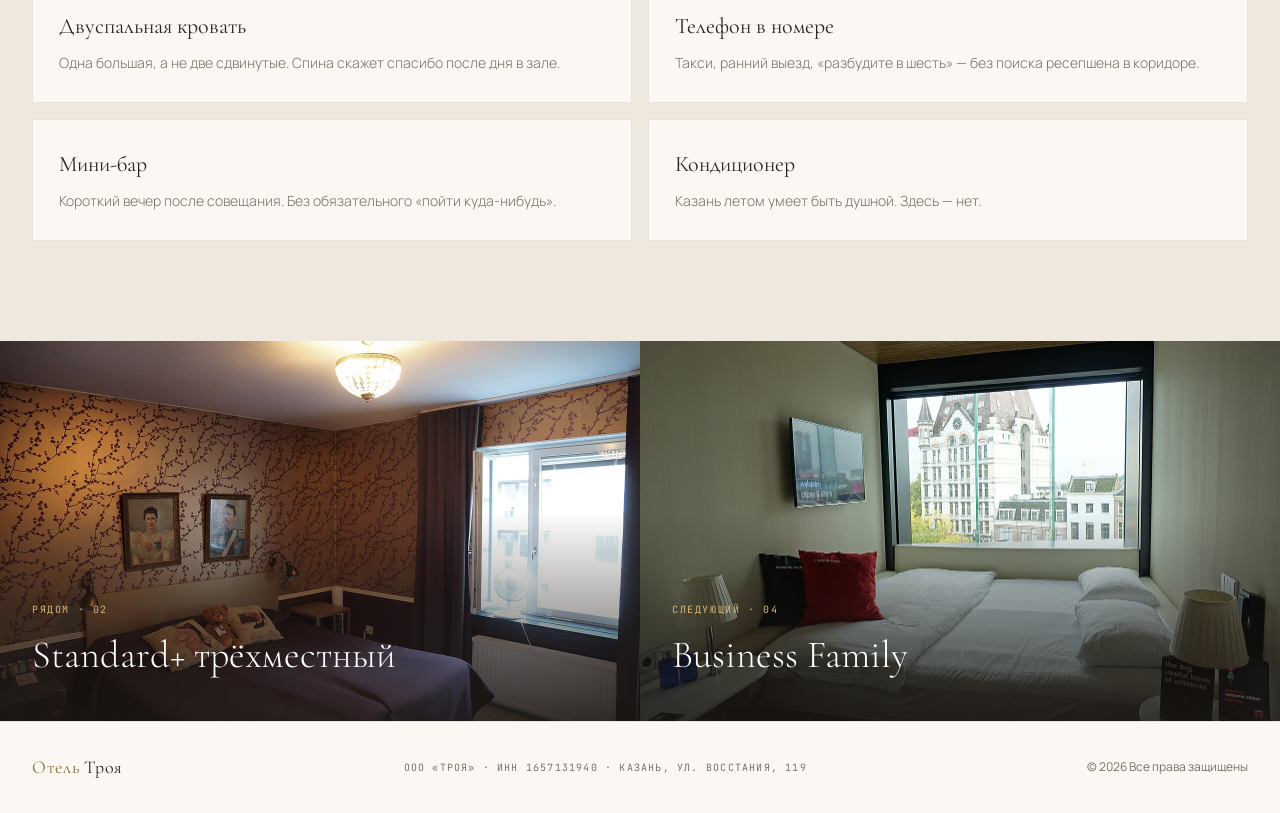
==== commit a81b2150: "new fonts" ====
--- a/room-business.html
+++ b/room-business.html
@@ -7,7 +7,7 @@
     <link rel="preconnect" href="https://fonts.googleapis.com" />
     <link rel="preconnect" href="https://fonts.gstatic.com" crossorigin />
     <link
-      href="https://fonts.googleapis.com/css2?family=Fraunces:ital,opsz,wght@0,9..144,300;0,9..144,400;0,9..144,500;0,9..144,600;1,9..144,300;1,9..144,400&family=Outfit:wght@300;400;500;600&family=DM+Mono:wght@400;500&display=swap"
+      href="https://fonts.googleapis.com/css2?family=Cormorant+Garamond:ital,wght@0,300;0,400;0,500;0,600;1,300;1,400&family=Manrope:wght@300;400;500;600&family=JetBrains+Mono:wght@400;500&display=swap"
       rel="stylesheet"
     />
     <link rel="stylesheet" href="css/styles.css" />
--- a/css/styles.css
+++ b/css/styles.css
@@ -14,9 +14,9 @@
   --line: rgba(44, 38, 31, 0.1);
   --line-gold: rgba(176, 138, 74, 0.28);
   --shadow: 0 24px 60px rgba(44, 38, 31, 0.1);
-  --font-display: "Fraunces", serif;
-  --font-sans: "Outfit", sans-serif;
-  --font-mono: "DM Mono", monospace;
+  --font-display: "Cormorant Garamond", serif;
+  --font-sans: "Manrope", sans-serif;
+  --font-mono: "JetBrains Mono", monospace;
   --container: 1280px;
   --header-h: 72px;
   --ease: cubic-bezier(0.22, 1, 0.36, 1);
@@ -693,7 +693,7 @@
   font-weight: 300;
   line-height: 1;
   color: #fbf8f3;
-  max-width: 700px;
+  max-width: 767px;
   margin-bottom: 32px;
   text-shadow: 0 12px 40px rgba(0, 0, 0, 0.25);
 }
